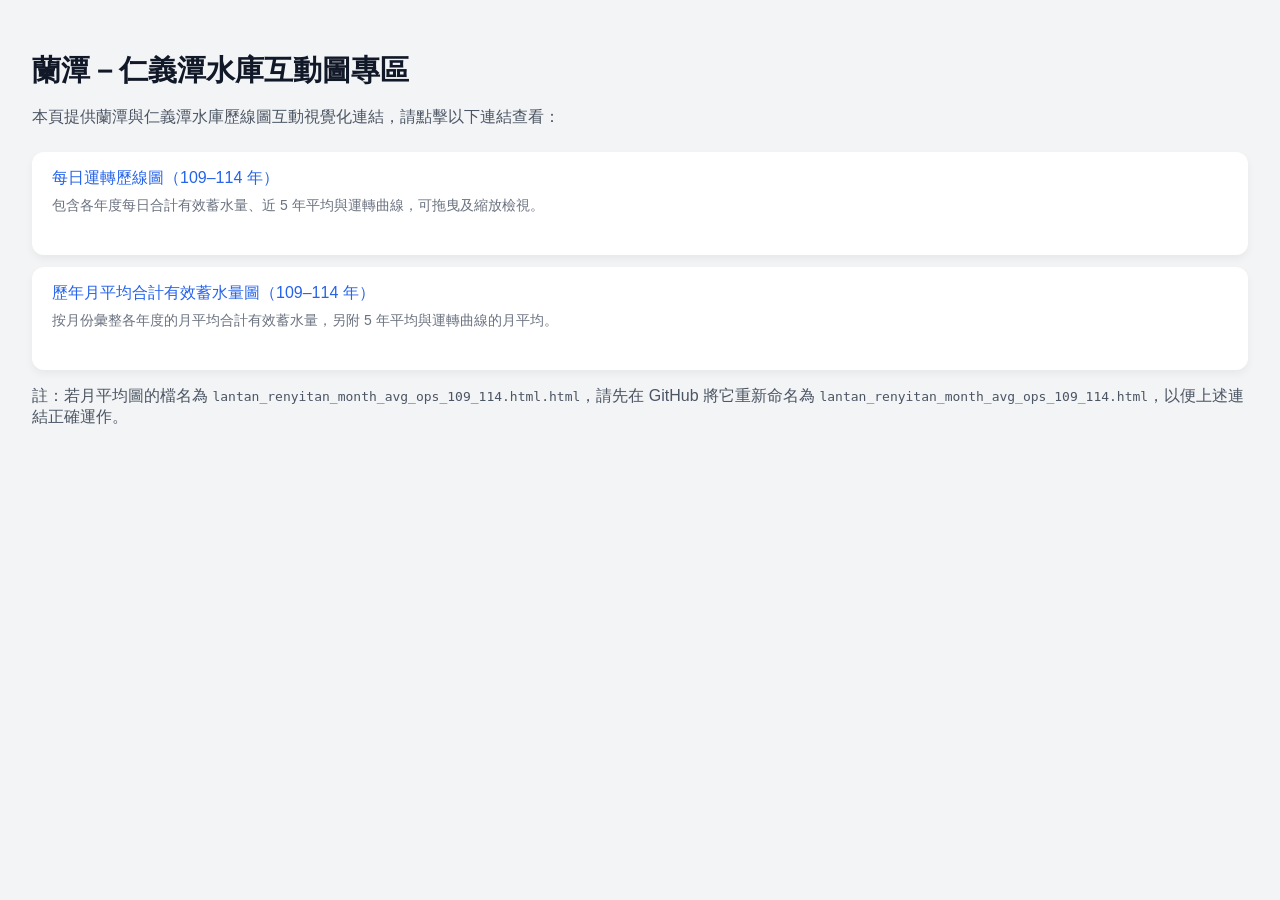
==== index.html @ 64cfe5d0 "Add files via upload" ====
<!DOCTYPE html>
<html lang="zh-Hant">
<head>
  <meta charset="utf-8">
  <title>蘭潭－仁義潭水庫互動圖專區</title>
  <meta name="viewport" content="width=device-width, initial-scale=1">
  <style>
    body {
      font-family: -apple-system, BlinkMacSystemFont, "Segoe UI", "Noto Sans TC", sans-serif;
      margin: 0;
      padding: 2rem;
      background: #f3f4f6;
      color: #111827;
    }
    h1 {
      font-size: 1.8rem;
      margin-bottom: 1rem;
    }
    p {
      margin-bottom: 1.5rem;
      color: #4b5563;
    }
    ul {
      list-style-type: none;
      padding-left: 0;
    }
    li {
      margin-bottom: 0.75rem;
      background: #ffffff;
      border-radius: 12px;
      padding: 1rem 1.25rem;
      box-shadow: 0 4px 8px rgba(0,0,0,0.05);
    }
    li a {
      display: block;
      font-size: 1rem;
      color: #2563eb;
      text-decoration: none;
    }
    li a:hover {
      text-decoration: underline;
    }
  </style>
</head>
<body>
  <h1>蘭潭－仁義潭水庫互動圖專區</h1>
  <p>本頁提供蘭潭與仁義潭水庫歷線圖互動視覺化連結，請點擊以下連結查看：</p>
  <ul>
    <li>
      <a href="charts/lantan_renyitan_daily_ops_109_114_zoom.html">每日運轉歷線圖（109–114&nbsp;年）</a>
      <p style="margin-top:0.5rem; color:#6b7280; font-size:0.875rem;">包含各年度每日合計有效蓄水量、近 5 年平均與運轉曲線，可拖曳及縮放檢視。</p>
    </li>
    <li>
      <a href="charts/lantan_renyitan_month_avg_ops_109_114.html">歷年月平均合計有效蓄水量圖（109–114&nbsp;年）</a>
      <p style="margin-top:0.5rem; color:#6b7280; font-size:0.875rem;">按月份彙整各年度的月平均合計有效蓄水量，另附 5 年平均與運轉曲線的月平均。</p>
    </li>
  </ul>
  <p>註：若月平均圖的檔名為 <code>lantan_renyitan_month_avg_ops_109_114.html.html</code>，請先在 GitHub 將它重新命名為 <code>lantan_renyitan_month_avg_ops_109_114.html</code>，以便上述連結正確運作。</p>
</body>
</html>
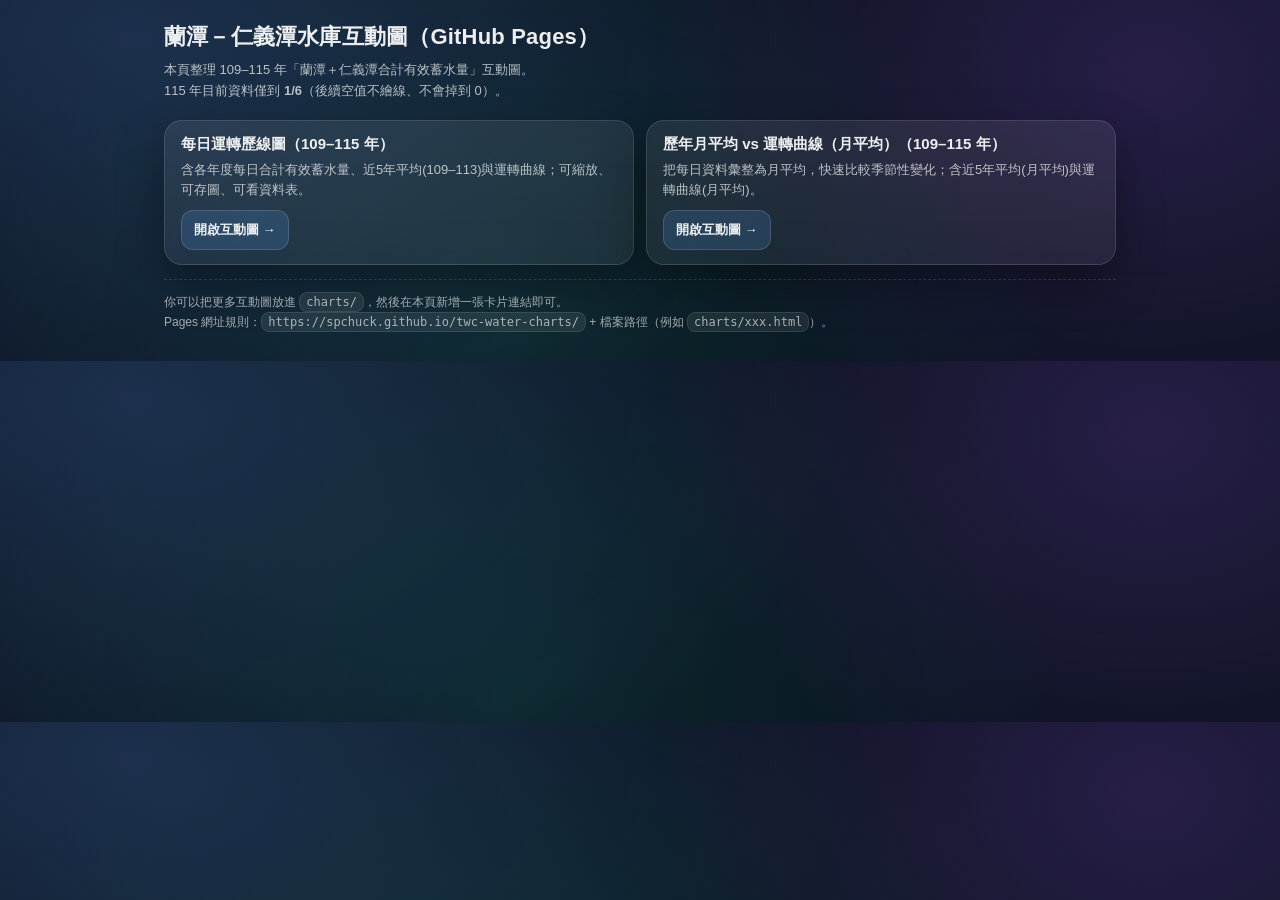
==== commit cbffb6d4: "Update title and styles in index.html" ====
--- a/index.html
+++ b/index.html
@@ -2,59 +2,92 @@
 <html lang="zh-Hant">
 <head>
   <meta charset="utf-8">
-  <title>蘭潭－仁義潭水庫互動圖專區</title>
+  <title>台水互動水情圖｜蘭潭－仁義潭</title>
   <meta name="viewport" content="width=device-width, initial-scale=1">
   <style>
+    :root {
+      --bg: #0b1220;
+      --card: rgba(255,255,255,0.06);
+      --card2: rgba(255,255,255,0.08);
+      --text: rgba(255,255,255,0.92);
+      --muted: rgba(255,255,255,0.70);
+      --border: rgba(255,255,255,0.12);
+    }
+    * { box-sizing: border-box; }
     body {
-      font-family: -apple-system, BlinkMacSystemFont, "Segoe UI", "Noto Sans TC", sans-serif;
       margin: 0;
-      padding: 2rem;
-      background: #f3f4f6;
-      color: #111827;
+      font-family: -apple-system, BlinkMacSystemFont, "Segoe UI", "Noto Sans TC", "PingFang TC", "Microsoft JhengHei", Arial, sans-serif;
+      background: radial-gradient(1200px 800px at 10% 10%, rgba(96,165,250,0.20), transparent 60%),
+                  radial-gradient(900px 700px at 90% 20%, rgba(168,85,247,0.18), transparent 55%),
+                  radial-gradient(900px 700px at 40% 90%, rgba(16,185,129,0.12), transparent 60%),
+                  var(--bg);
+      color: var(--text);
     }
-    h1 {
-      font-size: 1.8rem;
-      margin-bottom: 1rem;
+    .wrap { max-width: 980px; margin: 0 auto; padding: 22px 14px 28px; }
+    h1 { margin: 0 0 8px; font-size: 22px; font-weight: 800; letter-spacing: .2px; }
+    .sub { margin: 0 0 18px; color: var(--muted); font-size: 13px; line-height: 1.6; }
+    .grid { display: grid; grid-template-columns: 1fr; gap: 12px; }
+    @media (min-width: 880px) { .grid { grid-template-columns: 1fr 1fr; } }
+    .card {
+      background: linear-gradient(180deg, var(--card2), var(--card));
+      border: 1px solid var(--border);
+      border-radius: 18px;
+      padding: 14px 16px;
+      box-shadow: 0 18px 45px rgba(0,0,0,0.35);
     }
-    p {
-      margin-bottom: 1.5rem;
-      color: #4b5563;
+    .title { font-size: 15px; font-weight: 750; margin: 0 0 6px; }
+    .desc { margin: 0 0 10px; font-size: 13px; color: var(--muted); line-height: 1.55; }
+    .btn {
+      display: inline-flex; align-items: center; gap: 8px;
+      padding: 10px 12px;
+      border-radius: 12px;
+      border: 1px solid rgba(255,255,255,0.14);
+      background: rgba(96,165,250,0.16);
+      color: rgba(255,255,255,0.92);
+      text-decoration: none;
+      font-weight: 650;
+      font-size: 13px;
     }
-    ul {
-      list-style-type: none;
-      padding-left: 0;
+    .btn:hover { background: rgba(96,165,250,0.24); }
+    .meta {
+      margin-top: 14px; font-size: 12px; color: rgba(255,255,255,0.62); line-height: 1.7;
+      border-top: 1px dashed rgba(255,255,255,0.14);
+      padding-top: 12px;
     }
-    li {
-      margin-bottom: 0.75rem;
-      background: #ffffff;
-      border-radius: 12px;
-      padding: 1rem 1.25rem;
-      box-shadow: 0 4px 8px rgba(0,0,0,0.05);
-    }
-    li a {
-      display: block;
-      font-size: 1rem;
-      color: #2563eb;
-      text-decoration: none;
-    }
-    li a:hover {
-      text-decoration: underline;
+    code {
+      background: rgba(255,255,255,0.08);
+      padding: 2px 6px;
+      border-radius: 8px;
+      border: 1px solid rgba(255,255,255,0.10);
     }
   </style>
 </head>
 <body>
-  <h1>蘭潭－仁義潭水庫互動圖專區</h1>
-  <p>本頁提供蘭潭與仁義潭水庫歷線圖互動視覺化連結，請點擊以下連結查看：</p>
-  <ul>
-    <li>
-      <a href="charts/lantan_renyitan_daily_ops_109_114_zoom.html">每日運轉歷線圖（109–114&nbsp;年）</a>
-      <p style="margin-top:0.5rem; color:#6b7280; font-size:0.875rem;">包含各年度每日合計有效蓄水量、近 5 年平均與運轉曲線，可拖曳及縮放檢視。</p>
-    </li>
-    <li>
-      <a href="charts/lantan_renyitan_month_avg_ops_109_114.html">歷年月平均合計有效蓄水量圖（109–114&nbsp;年）</a>
-      <p style="margin-top:0.5rem; color:#6b7280; font-size:0.875rem;">按月份彙整各年度的月平均合計有效蓄水量，另附 5 年平均與運轉曲線的月平均。</p>
-    </li>
-  </ul>
-  <p>註：若月平均圖的檔名為 <code>lantan_renyitan_month_avg_ops_109_114.html.html</code>，請先在 GitHub 將它重新命名為 <code>lantan_renyitan_month_avg_ops_109_114.html</code>，以便上述連結正確運作。</p>
+  <div class="wrap">
+    <h1>蘭潭－仁義潭水庫互動圖（GitHub Pages）</h1>
+    <p class="sub">
+      本頁整理 109–115 年「蘭潭＋仁義潭合計有效蓄水量」互動圖。<br>
+      115 年目前資料僅到 <b>1/6</b>（後續空值不繪線、不會掉到 0）。
+    </p>
+
+    <div class="grid">
+      <div class="card">
+        <div class="title">每日運轉歷線圖（109–115 年）</div>
+        <p class="desc">含各年度每日合計有效蓄水量、近5年平均(109–113)與運轉曲線；可縮放、可存圖、可看資料表。</p>
+        <a class="btn" href="charts/lantan_renyitan_daily_ops_109_115_zoom.html" target="_blank">開啟互動圖 →</a>
+      </div>
+
+      <div class="card">
+        <div class="title">歷年月平均 vs 運轉曲線（月平均）（109–115 年）</div>
+        <p class="desc">把每日資料彙整為月平均，快速比較季節性變化；含近5年平均(月平均)與運轉曲線(月平均)。</p>
+        <a class="btn" href="charts/lantan_renyitan_month_avg_ops_109_115.html" target="_blank">開啟互動圖 →</a>
+      </div>
+    </div>
+
+    <div class="meta">
+      你可以把更多互動圖放進 <code>charts/</code>，然後在本頁新增一張卡片連結即可。<br>
+      Pages 網址規則：<code>https://spchuck.github.io/twc-water-charts/</code> + 檔案路徑（例如 <code>charts/xxx.html</code>）。
+    </div>
+  </div>
 </body>
 </html>
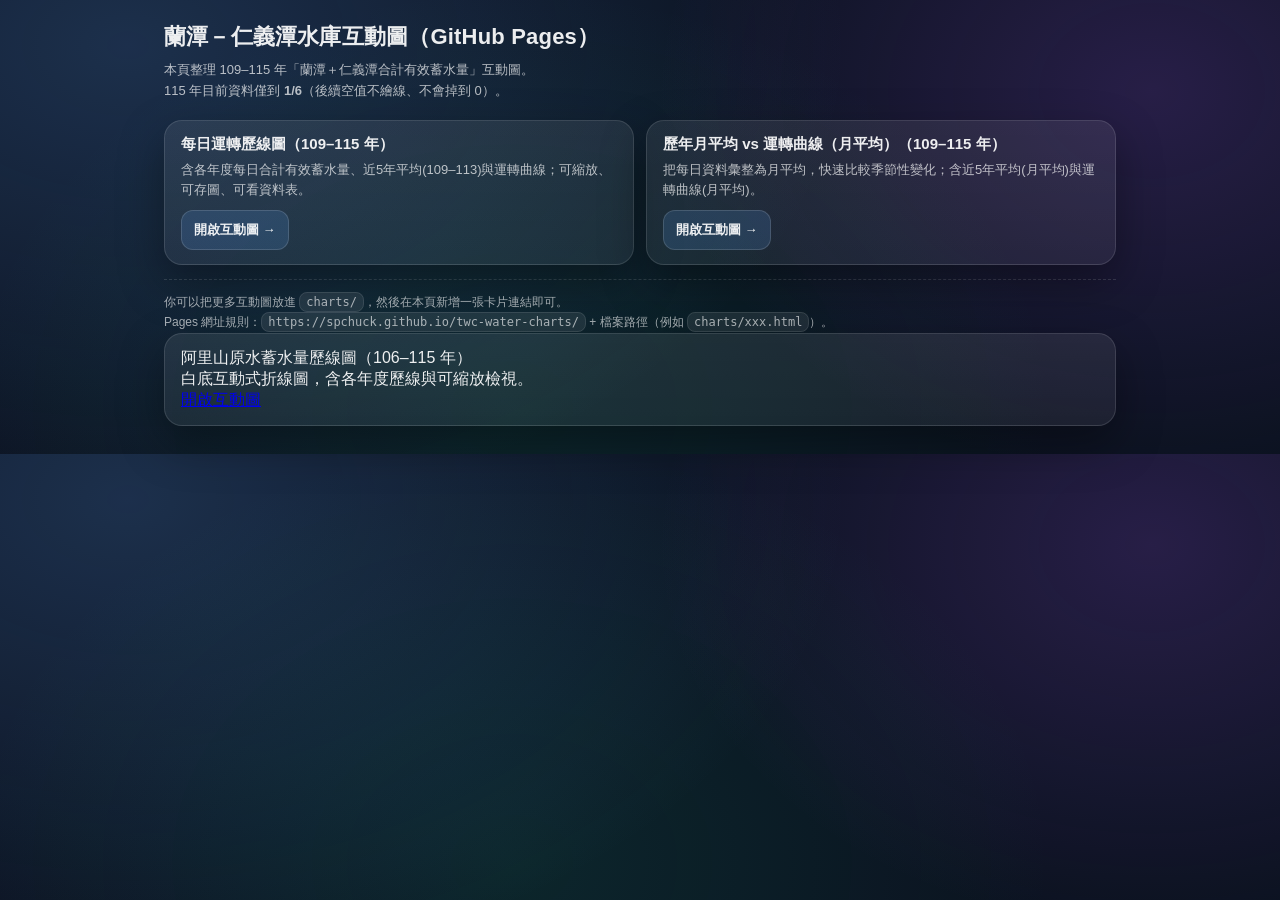
==== commit 21ce91ea: "Update index.html" ====
--- a/index.html
+++ b/index.html
@@ -88,6 +88,16 @@
       你可以把更多互動圖放進 <code>charts/</code>，然後在本頁新增一張卡片連結即可。<br>
       Pages 網址規則：<code>https://spchuck.github.io/twc-water-charts/</code> + 檔案路徑（例如 <code>charts/xxx.html</code>）。
     </div>
+    <div class="card">
+  <div class="card-title">阿里山原水蓄水量歷線圖（106–115 年）</div>
+  <div class="card-desc">白底互動式折線圖，含各年度歷線與可縮放檢視。</div>
+  <div class="card-link">
+    <a href="charts/alishan_rawwater_storage_106_115_white.html" target="_blank">
+      開啟互動圖
+    </a>
+  </div>
+</div>
+
   </div>
 </body>
 </html>
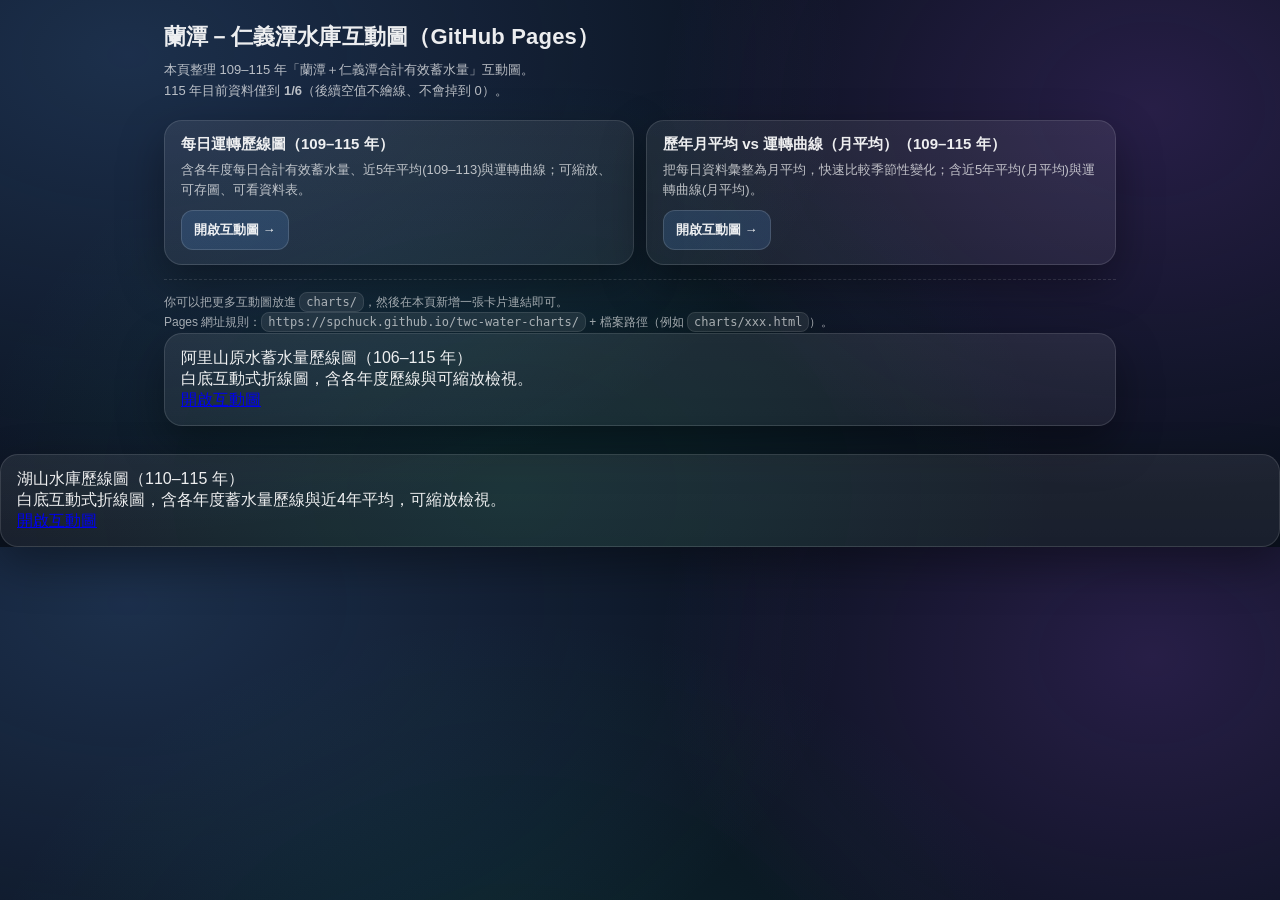
==== commit 66837948: "Update index.html" ====
--- a/index.html
+++ b/index.html
@@ -101,3 +101,12 @@
   </div>
 </body>
 </html>
+<div class="card">
+  <div class="card-title">湖山水庫歷線圖（110–115 年）</div>
+  <div class="card-desc">白底互動式折線圖，含各年度蓄水量歷線與近4年平均，可縮放檢視。</div>
+  <div class="card-link">
+    <a href="charts/hushan_reservoir_storage_110_115_white.html" target="_blank">
+      開啟互動圖
+    </a>
+  </div>
+</div>
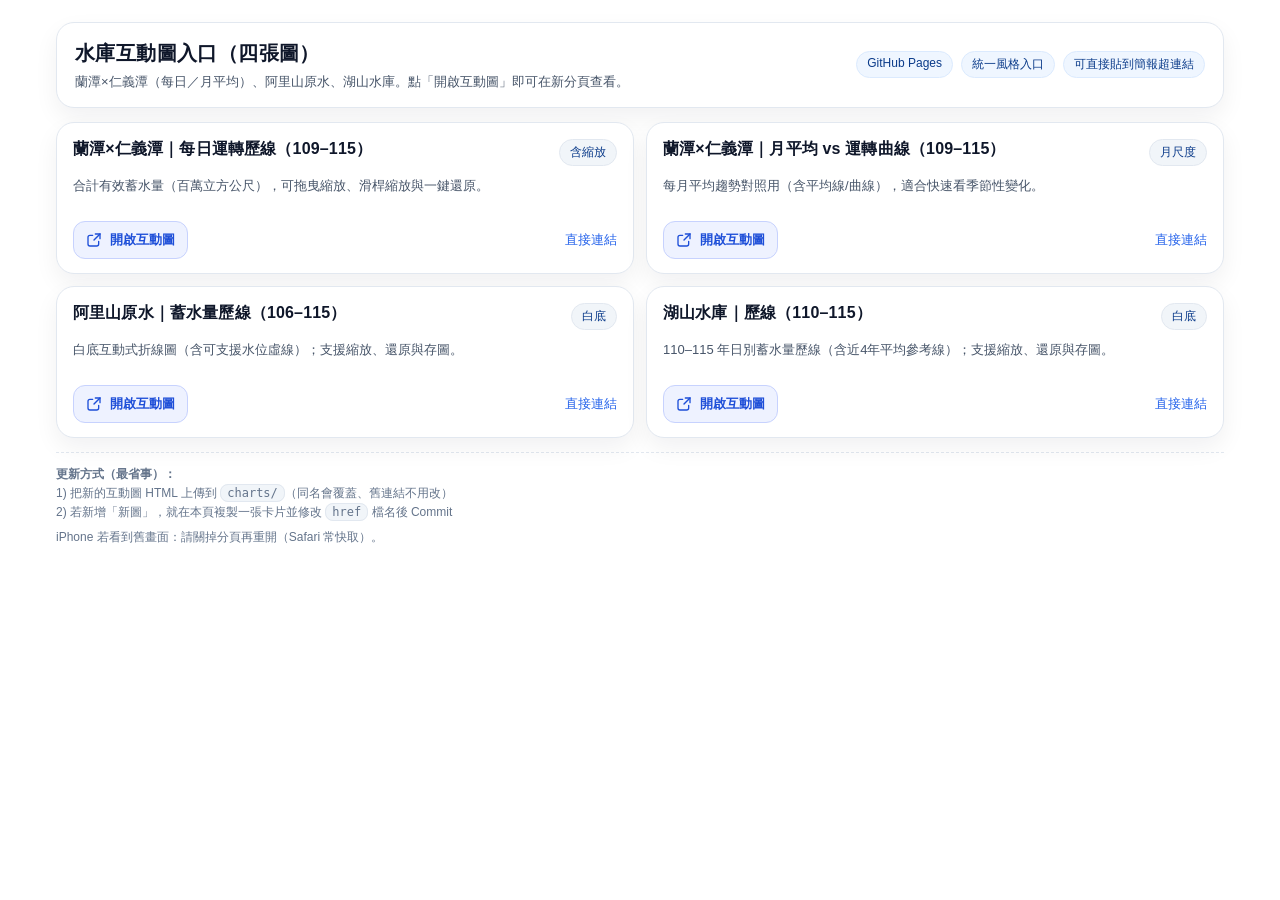
==== commit 5099734a: "Update index.html" ====
--- a/index.html
+++ b/index.html
@@ -1,112 +1,304 @@
-<!DOCTYPE html>
+<!doctype html>
 <html lang="zh-Hant">
 <head>
-  <meta charset="utf-8">
-  <title>台水互動水情圖｜蘭潭－仁義潭</title>
-  <meta name="viewport" content="width=device-width, initial-scale=1">
+  <meta charset="utf-8" />
+  <meta name="viewport" content="width=device-width, initial-scale=1" />
+  <title>水庫互動圖入口｜蘭潭×仁義潭・阿里山原水・湖山</title>
   <style>
-    :root {
-      --bg: #0b1220;
-      --card: rgba(255,255,255,0.06);
-      --card2: rgba(255,255,255,0.08);
-      --text: rgba(255,255,255,0.92);
-      --muted: rgba(255,255,255,0.70);
-      --border: rgba(255,255,255,0.12);
-    }
-    * { box-sizing: border-box; }
-    body {
-      margin: 0;
-      font-family: -apple-system, BlinkMacSystemFont, "Segoe UI", "Noto Sans TC", "PingFang TC", "Microsoft JhengHei", Arial, sans-serif;
-      background: radial-gradient(1200px 800px at 10% 10%, rgba(96,165,250,0.20), transparent 60%),
-                  radial-gradient(900px 700px at 90% 20%, rgba(168,85,247,0.18), transparent 55%),
-                  radial-gradient(900px 700px at 40% 90%, rgba(16,185,129,0.12), transparent 60%),
-                  var(--bg);
+    :root{
+      --bg: #ffffff;
+      --panel: #ffffff;
+      --text: #0f172a;
+      --sub: #475569;
+      --muted: #64748b;
+      --border: #e2e8f0;
+      --shadow: 0 10px 24px rgba(15,23,42,.06);
+      --blue: #2563eb;
+      --blue2:#1d4ed8;
+      --chip-bg:#eff6ff;
+      --chip-br:#dbeafe;
+    }
+    *{ box-sizing: border-box; }
+    body{
+      margin:0;
+      background: var(--bg);
+      font-family: -apple-system, BlinkMacSystemFont, "Segoe UI", "Noto Sans TC", "PingFang TC", "Heiti TC", sans-serif;
       color: var(--text);
     }
-    .wrap { max-width: 980px; margin: 0 auto; padding: 22px 14px 28px; }
-    h1 { margin: 0 0 8px; font-size: 22px; font-weight: 800; letter-spacing: .2px; }
-    .sub { margin: 0 0 18px; color: var(--muted); font-size: 13px; line-height: 1.6; }
-    .grid { display: grid; grid-template-columns: 1fr; gap: 12px; }
-    @media (min-width: 880px) { .grid { grid-template-columns: 1fr 1fr; } }
-    .card {
-      background: linear-gradient(180deg, var(--card2), var(--card));
+    .wrap{
+      max-width: 1200px;
+      margin: 0 auto;
+      padding: 22px 16px 34px;
+    }
+    .hero{
       border: 1px solid var(--border);
       border-radius: 18px;
-      padding: 14px 16px;
-      box-shadow: 0 18px 45px rgba(0,0,0,0.35);
-    }
-    .title { font-size: 15px; font-weight: 750; margin: 0 0 6px; }
-    .desc { margin: 0 0 10px; font-size: 13px; color: var(--muted); line-height: 1.55; }
-    .btn {
-      display: inline-flex; align-items: center; gap: 8px;
-      padding: 10px 12px;
+      background: var(--panel);
+      box-shadow: var(--shadow);
+      padding: 18px 18px 14px;
+      margin-bottom: 14px;
+    }
+    .title-row{
+      display:flex;
+      align-items:flex-start;
+      justify-content:space-between;
+      gap:12px;
+      flex-wrap:wrap;
+    }
+    h1{
+      margin:0;
+      font-size: 20px;
+      letter-spacing:.02em;
+      line-height: 1.25;
+    }
+    .subtitle{
+      margin: 6px 0 0 0;
+      color: var(--sub);
+      font-size: 13px;
+      line-height: 1.6;
+    }
+    .chips{
+      display:flex;
+      flex-wrap:wrap;
+      gap:8px;
+      margin-top: 10px;
+    }
+    .chip{
+      font-size: 12px;
+      color: #0b3b8a;
+      background: var(--chip-bg);
+      border: 1px solid var(--chip-br);
+      border-radius: 999px;
+      padding: 4px 10px;
+      white-space: nowrap;
+    }
+
+    .grid{
+      display:grid;
+      grid-template-columns: repeat(2, minmax(0, 1fr));
+      gap: 12px;
+      margin-top: 12px;
+    }
+    @media (max-width: 860px){
+      .grid{ grid-template-columns: 1fr; }
+    }
+
+    .card{
+      border: 1px solid var(--border);
+      border-radius: 18px;
+      background: var(--panel);
+      box-shadow: var(--shadow);
+      padding: 16px 16px 14px;
+      display:flex;
+      flex-direction:column;
+      gap:10px;
+      min-height: 152px;
+    }
+    .card-head{
+      display:flex;
+      align-items:flex-start;
+      justify-content:space-between;
+      gap: 12px;
+    }
+    .card-title{
+      font-size: 16px;
+      font-weight: 650;
+      letter-spacing:.01em;
+      margin:0;
+      line-height:1.25;
+    }
+    .badge{
+      font-size: 12px;
+      color: #0b3b8a;
+      background: #f1f5f9;
+      border: 1px solid var(--border);
+      border-radius: 999px;
+      padding: 4px 10px;
+      white-space: nowrap;
+    }
+    .card-desc{
+      margin:0;
+      color: var(--sub);
+      font-size: 13px;
+      line-height: 1.6;
+    }
+    .links{
+      display:flex;
+      align-items:center;
+      justify-content:space-between;
+      gap:10px;
+      flex-wrap:wrap;
+      margin-top:auto;
+    }
+    .btn{
+      display:inline-flex;
+      align-items:center;
+      gap:8px;
+      padding: 9px 12px;
       border-radius: 12px;
-      border: 1px solid rgba(255,255,255,0.14);
-      background: rgba(96,165,250,0.16);
-      color: rgba(255,255,255,0.92);
-      text-decoration: none;
+      border: 1px solid #c7d2fe;
+      background: #eef2ff;
+      color: var(--blue2);
+      text-decoration:none;
       font-weight: 650;
       font-size: 13px;
-    }
-    .btn:hover { background: rgba(96,165,250,0.24); }
-    .meta {
-      margin-top: 14px; font-size: 12px; color: rgba(255,255,255,0.62); line-height: 1.7;
-      border-top: 1px dashed rgba(255,255,255,0.14);
+      transition: transform .06s ease, background .12s ease;
+    }
+    .btn:hover{ background:#e0e7ff; }
+    .btn:active{ transform: translateY(1px); }
+    .small-link{
+      color: var(--blue);
+      text-decoration: none;
+      font-size: 13px;
+    }
+    .small-link:hover{ text-decoration: underline; }
+
+    .footer{
+      margin-top: 14px;
+      border-top: 1px dashed var(--border);
       padding-top: 12px;
-    }
-    code {
-      background: rgba(255,255,255,0.08);
-      padding: 2px 6px;
+      color: var(--muted);
+      font-size: 12px;
+      line-height: 1.6;
+    }
+    code{
+      background:#f1f5f9;
+      border:1px solid #e2e8f0;
+      padding: 1px 6px;
       border-radius: 8px;
-      border: 1px solid rgba(255,255,255,0.10);
+    }
+    .icon{
+      width: 16px;
+      height: 16px;
+      display:inline-block;
     }
   </style>
 </head>
+
 <body>
   <div class="wrap">
-    <h1>蘭潭－仁義潭水庫互動圖（GitHub Pages）</h1>
-    <p class="sub">
-      本頁整理 109–115 年「蘭潭＋仁義潭合計有效蓄水量」互動圖。<br>
-      115 年目前資料僅到 <b>1/6</b>（後續空值不繪線、不會掉到 0）。
-    </p>
-
-    <div class="grid">
-      <div class="card">
-        <div class="title">每日運轉歷線圖（109–115 年）</div>
-        <p class="desc">含各年度每日合計有效蓄水量、近5年平均(109–113)與運轉曲線；可縮放、可存圖、可看資料表。</p>
-        <a class="btn" href="charts/lantan_renyitan_daily_ops_109_115_zoom.html" target="_blank">開啟互動圖 →</a>
-      </div>
-
-      <div class="card">
-        <div class="title">歷年月平均 vs 運轉曲線（月平均）（109–115 年）</div>
-        <p class="desc">把每日資料彙整為月平均，快速比較季節性變化；含近5年平均(月平均)與運轉曲線(月平均)。</p>
-        <a class="btn" href="charts/lantan_renyitan_month_avg_ops_109_115.html" target="_blank">開啟互動圖 →</a>
+    <div class="hero">
+      <div class="title-row">
+        <div>
+          <h1>水庫互動圖入口（四張圖）</h1>
+          <p class="subtitle">
+            蘭潭×仁義潭（每日／月平均）、阿里山原水、湖山水庫。點「開啟互動圖」即可在新分頁查看。
+          </p>
+        </div>
+        <div class="chips">
+          <span class="chip">GitHub Pages</span>
+          <span class="chip">統一風格入口</span>
+          <span class="chip">可直接貼到簡報超連結</span>
+        </div>
       </div>
     </div>
 
-    <div class="meta">
-      你可以把更多互動圖放進 <code>charts/</code>，然後在本頁新增一張卡片連結即可。<br>
-      Pages 網址規則：<code>https://spchuck.github.io/twc-water-charts/</code> + 檔案路徑（例如 <code>charts/xxx.html</code>）。
+    <div class="grid">
+
+      <!-- 1) 蘭潭×仁義潭：每日歷線（109–115） -->
+      <section class="card">
+        <div class="card-head">
+          <h2 class="card-title">蘭潭×仁義潭｜每日運轉歷線（109–115）</h2>
+          <span class="badge">含縮放</span>
+        </div>
+        <p class="card-desc">
+          合計有效蓄水量（百萬立方公尺），可拖曳縮放、滑桿縮放與一鍵還原。
+        </p>
+        <div class="links">
+          <a class="btn" href="charts/lantan_renyitan_daily_ops_109_115_zoom.html" target="_blank" rel="noopener">
+            <svg class="icon" viewBox="0 0 24 24" fill="none">
+              <path d="M14 3h7v7" stroke="currentColor" stroke-width="2" stroke-linecap="round"/>
+              <path d="M21 3l-9 9" stroke="currentColor" stroke-width="2" stroke-linecap="round"/>
+              <path d="M10 5H6a3 3 0 0 0-3 3v10a3 3 0 0 0 3 3h10a3 3 0 0 0 3-3v-4" stroke="currentColor" stroke-width="2" stroke-linecap="round"/>
+            </svg>
+            開啟互動圖
+          </a>
+          <a class="small-link" href="charts/lantan_renyitan_daily_ops_109_115_zoom.html" target="_blank" rel="noopener">
+            直接連結
+          </a>
+        </div>
+      </section>
+
+      <!-- 2) 蘭潭×仁義潭：月平均 vs 運轉曲線（109–115） -->
+      <section class="card">
+        <div class="card-head">
+          <h2 class="card-title">蘭潭×仁義潭｜月平均 vs 運轉曲線（109–115）</h2>
+          <span class="badge">月尺度</span>
+        </div>
+        <p class="card-desc">
+          每月平均趨勢對照用（含平均線/曲線），適合快速看季節性變化。
+        </p>
+        <div class="links">
+          <a class="btn" href="charts/lantan_renyitan_month_avg_ops_109_115.html" target="_blank" rel="noopener">
+            <svg class="icon" viewBox="0 0 24 24" fill="none">
+              <path d="M14 3h7v7" stroke="currentColor" stroke-width="2" stroke-linecap="round"/>
+              <path d="M21 3l-9 9" stroke="currentColor" stroke-width="2" stroke-linecap="round"/>
+              <path d="M10 5H6a3 3 0 0 0-3 3v10a3 3 0 0 0 3 3h10a3 3 0 0 0 3-3v-4" stroke="currentColor" stroke-width="2" stroke-linecap="round"/>
+            </svg>
+            開啟互動圖
+          </a>
+          <a class="small-link" href="charts/lantan_renyitan_month_avg_ops_109_115.html" target="_blank" rel="noopener">
+            直接連結
+          </a>
+        </div>
+      </section>
+
+      <!-- 3) 阿里山原水：106–115 -->
+      <section class="card">
+        <div class="card-head">
+          <h2 class="card-title">阿里山原水｜蓄水量歷線（106–115）</h2>
+          <span class="badge">白底</span>
+        </div>
+        <p class="card-desc">
+          白底互動式折線圖（含可支援水位虛線）；支援縮放、還原與存圖。
+        </p>
+        <div class="links">
+          <a class="btn" href="charts/alishan_rawwater_storage_106_115_white.html" target="_blank" rel="noopener">
+            <svg class="icon" viewBox="0 0 24 24" fill="none">
+              <path d="M14 3h7v7" stroke="currentColor" stroke-width="2" stroke-linecap="round"/>
+              <path d="M21 3l-9 9" stroke="currentColor" stroke-width="2" stroke-linecap="round"/>
+              <path d="M10 5H6a3 3 0 0 0-3 3v10a3 3 0 0 0 3 3h10a3 3 0 0 0 3-3v-4" stroke="currentColor" stroke-width="2" stroke-linecap="round"/>
+            </svg>
+            開啟互動圖
+          </a>
+          <a class="small-link" href="charts/alishan_rawwater_storage_106_115_white.html" target="_blank" rel="noopener">
+            直接連結
+          </a>
+        </div>
+      </section>
+
+      <!-- 4) 湖山水庫：110–115 -->
+      <section class="card">
+        <div class="card-head">
+          <h2 class="card-title">湖山水庫｜歷線（110–115）</h2>
+          <span class="badge">白底</span>
+        </div>
+        <p class="card-desc">
+          110–115 年日別蓄水量歷線（含近4年平均參考線）；支援縮放、還原與存圖。
+        </p>
+        <div class="links">
+          <a class="btn" href="charts/hushan_reservoir_storage_110_115_white.html" target="_blank" rel="noopener">
+            <svg class="icon" viewBox="0 0 24 24" fill="none">
+              <path d="M14 3h7v7" stroke="currentColor" stroke-width="2" stroke-linecap="round"/>
+              <path d="M21 3l-9 9" stroke="currentColor" stroke-width="2" stroke-linecap="round"/>
+              <path d="M10 5H6a3 3 0 0 0-3 3v10a3 3 0 0 0 3 3h10a3 3 0 0 0 3-3v-4" stroke="currentColor" stroke-width="2" stroke-linecap="round"/>
+            </svg>
+            開啟互動圖
+          </a>
+          <a class="small-link" href="charts/hushan_reservoir_storage_110_115_white.html" target="_blank" rel="noopener">
+            直接連結
+          </a>
+        </div>
+      </section>
+
     </div>
-    <div class="card">
-  <div class="card-title">阿里山原水蓄水量歷線圖（106–115 年）</div>
-  <div class="card-desc">白底互動式折線圖，含各年度歷線與可縮放檢視。</div>
-  <div class="card-link">
-    <a href="charts/alishan_rawwater_storage_106_115_white.html" target="_blank">
-      開啟互動圖
-    </a>
-  </div>
-</div>
-
+
+    <div class="footer">
+      <div><b>更新方式（最省事）：</b></div>
+      <div>1) 把新的互動圖 HTML 上傳到 <code>charts/</code>（同名會覆蓋、舊連結不用改）</div>
+      <div>2) 若新增「新圖」，就在本頁複製一張卡片並修改 <code>href</code> 檔名後 Commit</div>
+      <div style="margin-top:6px;">iPhone 若看到舊畫面：請關掉分頁再重開（Safari 常快取）。</div>
+    </div>
   </div>
 </body>
 </html>
-<div class="card">
-  <div class="card-title">湖山水庫歷線圖（110–115 年）</div>
-  <div class="card-desc">白底互動式折線圖，含各年度蓄水量歷線與近4年平均，可縮放檢視。</div>
-  <div class="card-link">
-    <a href="charts/hushan_reservoir_storage_110_115_white.html" target="_blank">
-      開啟互動圖
-    </a>
-  </div>
-</div>
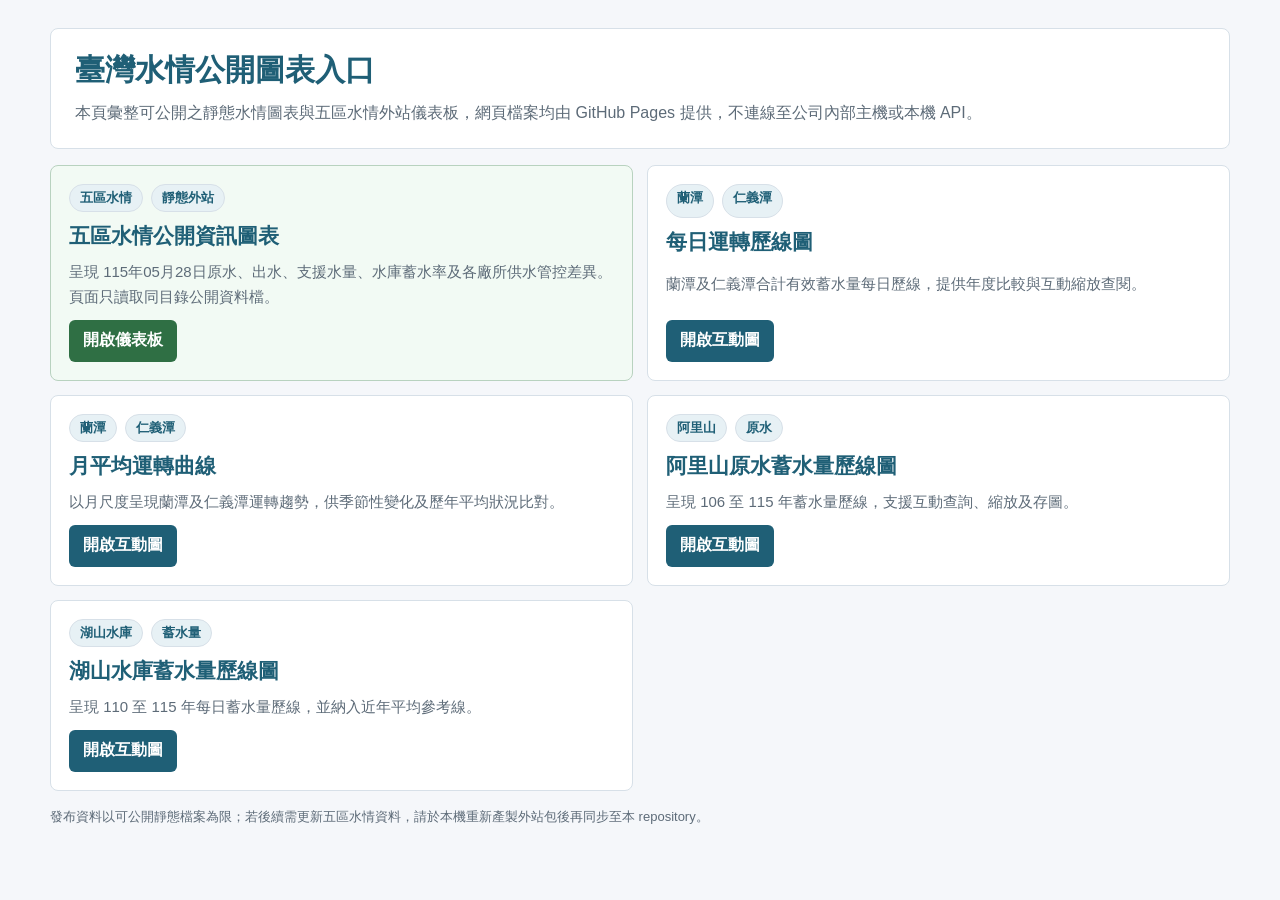
==== commit 8293f116: "Publish fifth branch public water dashboard" ====
--- a/index.html
+++ b/index.html
@@ -1,304 +1,235 @@
 <!doctype html>
-<html lang="zh-Hant">
-<head>
-  <meta charset="utf-8" />
-  <meta name="viewport" content="width=device-width, initial-scale=1" />
-  <title>水庫互動圖入口｜蘭潭×仁義潭・阿里山原水・湖山</title>
-  <style>
-    :root{
-      --bg: #ffffff;
-      --panel: #ffffff;
-      --text: #0f172a;
-      --sub: #475569;
-      --muted: #64748b;
-      --border: #e2e8f0;
-      --shadow: 0 10px 24px rgba(15,23,42,.06);
-      --blue: #2563eb;
-      --blue2:#1d4ed8;
-      --chip-bg:#eff6ff;
-      --chip-br:#dbeafe;
-    }
-    *{ box-sizing: border-box; }
-    body{
-      margin:0;
-      background: var(--bg);
-      font-family: -apple-system, BlinkMacSystemFont, "Segoe UI", "Noto Sans TC", "PingFang TC", "Heiti TC", sans-serif;
-      color: var(--text);
-    }
-    .wrap{
-      max-width: 1200px;
-      margin: 0 auto;
-      padding: 22px 16px 34px;
-    }
-    .hero{
-      border: 1px solid var(--border);
-      border-radius: 18px;
-      background: var(--panel);
-      box-shadow: var(--shadow);
-      padding: 18px 18px 14px;
-      margin-bottom: 14px;
-    }
-    .title-row{
-      display:flex;
-      align-items:flex-start;
-      justify-content:space-between;
-      gap:12px;
-      flex-wrap:wrap;
-    }
-    h1{
-      margin:0;
-      font-size: 20px;
-      letter-spacing:.02em;
-      line-height: 1.25;
-    }
-    .subtitle{
-      margin: 6px 0 0 0;
-      color: var(--sub);
-      font-size: 13px;
-      line-height: 1.6;
-    }
-    .chips{
-      display:flex;
-      flex-wrap:wrap;
-      gap:8px;
-      margin-top: 10px;
-    }
-    .chip{
-      font-size: 12px;
-      color: #0b3b8a;
-      background: var(--chip-bg);
-      border: 1px solid var(--chip-br);
-      border-radius: 999px;
-      padding: 4px 10px;
-      white-space: nowrap;
-    }
-
-    .grid{
-      display:grid;
-      grid-template-columns: repeat(2, minmax(0, 1fr));
-      gap: 12px;
-      margin-top: 12px;
-    }
-    @media (max-width: 860px){
-      .grid{ grid-template-columns: 1fr; }
-    }
-
-    .card{
-      border: 1px solid var(--border);
-      border-radius: 18px;
-      background: var(--panel);
-      box-shadow: var(--shadow);
-      padding: 16px 16px 14px;
-      display:flex;
-      flex-direction:column;
-      gap:10px;
-      min-height: 152px;
-    }
-    .card-head{
-      display:flex;
-      align-items:flex-start;
-      justify-content:space-between;
-      gap: 12px;
-    }
-    .card-title{
-      font-size: 16px;
-      font-weight: 650;
-      letter-spacing:.01em;
-      margin:0;
-      line-height:1.25;
-    }
-    .badge{
-      font-size: 12px;
-      color: #0b3b8a;
-      background: #f1f5f9;
-      border: 1px solid var(--border);
-      border-radius: 999px;
-      padding: 4px 10px;
-      white-space: nowrap;
-    }
-    .card-desc{
-      margin:0;
-      color: var(--sub);
-      font-size: 13px;
-      line-height: 1.6;
-    }
-    .links{
-      display:flex;
-      align-items:center;
-      justify-content:space-between;
-      gap:10px;
-      flex-wrap:wrap;
-      margin-top:auto;
-    }
-    .btn{
-      display:inline-flex;
-      align-items:center;
-      gap:8px;
-      padding: 9px 12px;
-      border-radius: 12px;
-      border: 1px solid #c7d2fe;
-      background: #eef2ff;
-      color: var(--blue2);
-      text-decoration:none;
-      font-weight: 650;
-      font-size: 13px;
-      transition: transform .06s ease, background .12s ease;
-    }
-    .btn:hover{ background:#e0e7ff; }
-    .btn:active{ transform: translateY(1px); }
-    .small-link{
-      color: var(--blue);
-      text-decoration: none;
-      font-size: 13px;
-    }
-    .small-link:hover{ text-decoration: underline; }
-
-    .footer{
-      margin-top: 14px;
-      border-top: 1px dashed var(--border);
-      padding-top: 12px;
-      color: var(--muted);
-      font-size: 12px;
-      line-height: 1.6;
-    }
-    code{
-      background:#f1f5f9;
-      border:1px solid #e2e8f0;
-      padding: 1px 6px;
-      border-radius: 8px;
-    }
-    .icon{
-      width: 16px;
-      height: 16px;
-      display:inline-block;
-    }
-  </style>
-</head>
-
-<body>
-  <div class="wrap">
-    <div class="hero">
-      <div class="title-row">
-        <div>
-          <h1>水庫互動圖入口（四張圖）</h1>
-          <p class="subtitle">
-            蘭潭×仁義潭（每日／月平均）、阿里山原水、湖山水庫。點「開啟互動圖」即可在新分頁查看。
-          </p>
-        </div>
-        <div class="chips">
-          <span class="chip">GitHub Pages</span>
-          <span class="chip">統一風格入口</span>
-          <span class="chip">可直接貼到簡報超連結</span>
-        </div>
-      </div>
-    </div>
-
-    <div class="grid">
-
-      <!-- 1) 蘭潭×仁義潭：每日歷線（109–115） -->
-      <section class="card">
-        <div class="card-head">
-          <h2 class="card-title">蘭潭×仁義潭｜每日運轉歷線（109–115）</h2>
-          <span class="badge">含縮放</span>
-        </div>
-        <p class="card-desc">
-          合計有效蓄水量（百萬立方公尺），可拖曳縮放、滑桿縮放與一鍵還原。
-        </p>
-        <div class="links">
-          <a class="btn" href="charts/lantan_renyitan_daily_ops_109_115_zoom.html" target="_blank" rel="noopener">
-            <svg class="icon" viewBox="0 0 24 24" fill="none">
-              <path d="M14 3h7v7" stroke="currentColor" stroke-width="2" stroke-linecap="round"/>
-              <path d="M21 3l-9 9" stroke="currentColor" stroke-width="2" stroke-linecap="round"/>
-              <path d="M10 5H6a3 3 0 0 0-3 3v10a3 3 0 0 0 3 3h10a3 3 0 0 0 3-3v-4" stroke="currentColor" stroke-width="2" stroke-linecap="round"/>
-            </svg>
-            開啟互動圖
-          </a>
-          <a class="small-link" href="charts/lantan_renyitan_daily_ops_109_115_zoom.html" target="_blank" rel="noopener">
-            直接連結
-          </a>
-        </div>
+<html lang="zh-Hant-TW">
+  <head>
+    <meta charset="utf-8" />
+    <meta name="viewport" content="width=device-width, initial-scale=1" />
+    <title>臺灣水情公開圖表入口</title>
+    <style>
+      :root {
+        color-scheme: light;
+        --bg: #f5f7fa;
+        --panel: #ffffff;
+        --ink: #17212b;
+        --muted: #5d6b78;
+        --line: #d7e0e8;
+        --primary: #1f5f76;
+        --primary-soft: #e7f1f5;
+        --accent: #2f6f44;
+      }
+
+      * {
+        box-sizing: border-box;
+      }
+
+      body {
+        margin: 0;
+        background: var(--bg);
+        color: var(--ink);
+        font-family: "Microsoft JhengHei", "Noto Sans TC", Arial, sans-serif;
+        letter-spacing: 0;
+      }
+
+      .shell {
+        width: min(1180px, calc(100vw - 32px));
+        margin: 0 auto;
+        padding: 28px 0 44px;
+      }
+
+      header {
+        border: 1px solid var(--line);
+        border-radius: 8px;
+        background: var(--panel);
+        padding: 22px 24px;
+      }
+
+      h1 {
+        margin: 0;
+        color: var(--primary);
+        font-size: 30px;
+        line-height: 1.25;
+      }
+
+      .lead {
+        margin: 10px 0 0;
+        color: var(--muted);
+        font-size: 16px;
+        line-height: 1.7;
+      }
+
+      .grid {
+        display: grid;
+        grid-template-columns: repeat(2, minmax(0, 1fr));
+        gap: 14px;
+        margin-top: 16px;
+      }
+
+      .card {
+        display: grid;
+        gap: 10px;
+        min-height: 180px;
+        border: 1px solid var(--line);
+        border-radius: 8px;
+        background: var(--panel);
+        padding: 18px;
+      }
+
+      .card.primary {
+        border-color: #b8d2bf;
+        background: #f2faf4;
+      }
+
+      .card h2 {
+        margin: 0;
+        color: var(--primary);
+        font-size: 21px;
+        line-height: 1.35;
+      }
+
+      .card p {
+        margin: 0;
+        color: var(--muted);
+        font-size: 15px;
+        line-height: 1.65;
+      }
+
+      .tag-row {
+        display: flex;
+        flex-wrap: wrap;
+        gap: 8px;
+      }
+
+      .tag {
+        border: 1px solid var(--line);
+        border-radius: 999px;
+        background: var(--primary-soft);
+        color: var(--primary);
+        font-size: 13px;
+        font-weight: 800;
+        padding: 4px 10px;
+      }
+
+      .actions {
+        display: flex;
+        align-items: center;
+        gap: 10px;
+        margin-top: auto;
+      }
+
+      a.button {
+        display: inline-flex;
+        min-height: 42px;
+        align-items: center;
+        justify-content: center;
+        border-radius: 6px;
+        background: var(--primary);
+        color: #ffffff;
+        font-weight: 900;
+        text-decoration: none;
+        padding: 9px 14px;
+      }
+
+      .primary a.button {
+        background: var(--accent);
+      }
+
+      footer {
+        margin-top: 16px;
+        color: var(--muted);
+        font-size: 13px;
+        line-height: 1.6;
+      }
+
+      @media (max-width: 760px) {
+        .shell {
+          width: min(100vw - 18px, 1180px);
+          padding-top: 14px;
+        }
+
+        .grid {
+          grid-template-columns: 1fr;
+        }
+
+        header,
+        .card {
+          padding: 16px;
+        }
+
+        h1 {
+          font-size: 25px;
+        }
+      }
+    </style>
+  </head>
+  <body>
+    <main class="shell">
+      <header>
+        <h1>臺灣水情公開圖表入口</h1>
+        <p class="lead">本頁彙整可公開之靜態水情圖表與五區水情外站儀表板，網頁檔案均由 GitHub Pages 提供，不連線至公司內部主機或本機 API。</p>
+      </header>
+
+      <section class="grid" aria-label="公開圖表清單">
+        <article class="card primary">
+          <div class="tag-row">
+            <span class="tag">五區水情</span>
+            <span class="tag">靜態外站</span>
+          </div>
+          <h2>五區水情公開資訊圖表</h2>
+          <p>呈現 115年05月28日原水、出水、支援水量、水庫蓄水率及各廠所供水管控差異。頁面只讀取同目錄公開資料檔。</p>
+          <div class="actions">
+            <a class="button" href="five-district-water-status/">開啟儀表板</a>
+          </div>
+        </article>
+
+        <article class="card">
+          <div class="tag-row">
+            <span class="tag">蘭潭</span>
+            <span class="tag">仁義潭</span>
+          </div>
+          <h2>每日運轉歷線圖</h2>
+          <p>蘭潭及仁義潭合計有效蓄水量每日歷線，提供年度比較與互動縮放查閱。</p>
+          <div class="actions">
+            <a class="button" href="charts/lantan_renyitan_daily_ops_109_115_zoom.html">開啟互動圖</a>
+          </div>
+        </article>
+
+        <article class="card">
+          <div class="tag-row">
+            <span class="tag">蘭潭</span>
+            <span class="tag">仁義潭</span>
+          </div>
+          <h2>月平均運轉曲線</h2>
+          <p>以月尺度呈現蘭潭及仁義潭運轉趨勢，供季節性變化及歷年平均狀況比對。</p>
+          <div class="actions">
+            <a class="button" href="charts/lantan_renyitan_month_avg_ops_109_115.html">開啟互動圖</a>
+          </div>
+        </article>
+
+        <article class="card">
+          <div class="tag-row">
+            <span class="tag">阿里山</span>
+            <span class="tag">原水</span>
+          </div>
+          <h2>阿里山原水蓄水量歷線圖</h2>
+          <p>呈現 106 至 115 年蓄水量歷線，支援互動查詢、縮放及存圖。</p>
+          <div class="actions">
+            <a class="button" href="charts/alishan_rawwater_storage_106_115_white.html">開啟互動圖</a>
+          </div>
+        </article>
+
+        <article class="card">
+          <div class="tag-row">
+            <span class="tag">湖山水庫</span>
+            <span class="tag">蓄水量</span>
+          </div>
+          <h2>湖山水庫蓄水量歷線圖</h2>
+          <p>呈現 110 至 115 年每日蓄水量歷線，並納入近年平均參考線。</p>
+          <div class="actions">
+            <a class="button" href="charts/hushan_reservoir_storage_110_115_white.html">開啟互動圖</a>
+          </div>
+        </article>
       </section>
 
-      <!-- 2) 蘭潭×仁義潭：月平均 vs 運轉曲線（109–115） -->
-      <section class="card">
-        <div class="card-head">
-          <h2 class="card-title">蘭潭×仁義潭｜月平均 vs 運轉曲線（109–115）</h2>
-          <span class="badge">月尺度</span>
-        </div>
-        <p class="card-desc">
-          每月平均趨勢對照用（含平均線/曲線），適合快速看季節性變化。
-        </p>
-        <div class="links">
-          <a class="btn" href="charts/lantan_renyitan_month_avg_ops_109_115.html" target="_blank" rel="noopener">
-            <svg class="icon" viewBox="0 0 24 24" fill="none">
-              <path d="M14 3h7v7" stroke="currentColor" stroke-width="2" stroke-linecap="round"/>
-              <path d="M21 3l-9 9" stroke="currentColor" stroke-width="2" stroke-linecap="round"/>
-              <path d="M10 5H6a3 3 0 0 0-3 3v10a3 3 0 0 0 3 3h10a3 3 0 0 0 3-3v-4" stroke="currentColor" stroke-width="2" stroke-linecap="round"/>
-            </svg>
-            開啟互動圖
-          </a>
-          <a class="small-link" href="charts/lantan_renyitan_month_avg_ops_109_115.html" target="_blank" rel="noopener">
-            直接連結
-          </a>
-        </div>
-      </section>
-
-      <!-- 3) 阿里山原水：106–115 -->
-      <section class="card">
-        <div class="card-head">
-          <h2 class="card-title">阿里山原水｜蓄水量歷線（106–115）</h2>
-          <span class="badge">白底</span>
-        </div>
-        <p class="card-desc">
-          白底互動式折線圖（含可支援水位虛線）；支援縮放、還原與存圖。
-        </p>
-        <div class="links">
-          <a class="btn" href="charts/alishan_rawwater_storage_106_115_white.html" target="_blank" rel="noopener">
-            <svg class="icon" viewBox="0 0 24 24" fill="none">
-              <path d="M14 3h7v7" stroke="currentColor" stroke-width="2" stroke-linecap="round"/>
-              <path d="M21 3l-9 9" stroke="currentColor" stroke-width="2" stroke-linecap="round"/>
-              <path d="M10 5H6a3 3 0 0 0-3 3v10a3 3 0 0 0 3 3h10a3 3 0 0 0 3-3v-4" stroke="currentColor" stroke-width="2" stroke-linecap="round"/>
-            </svg>
-            開啟互動圖
-          </a>
-          <a class="small-link" href="charts/alishan_rawwater_storage_106_115_white.html" target="_blank" rel="noopener">
-            直接連結
-          </a>
-        </div>
-      </section>
-
-      <!-- 4) 湖山水庫：110–115 -->
-      <section class="card">
-        <div class="card-head">
-          <h2 class="card-title">湖山水庫｜歷線（110–115）</h2>
-          <span class="badge">白底</span>
-        </div>
-        <p class="card-desc">
-          110–115 年日別蓄水量歷線（含近4年平均參考線）；支援縮放、還原與存圖。
-        </p>
-        <div class="links">
-          <a class="btn" href="charts/hushan_reservoir_storage_110_115_white.html" target="_blank" rel="noopener">
-            <svg class="icon" viewBox="0 0 24 24" fill="none">
-              <path d="M14 3h7v7" stroke="currentColor" stroke-width="2" stroke-linecap="round"/>
-              <path d="M21 3l-9 9" stroke="currentColor" stroke-width="2" stroke-linecap="round"/>
-              <path d="M10 5H6a3 3 0 0 0-3 3v10a3 3 0 0 0 3 3h10a3 3 0 0 0 3-3v-4" stroke="currentColor" stroke-width="2" stroke-linecap="round"/>
-            </svg>
-            開啟互動圖
-          </a>
-          <a class="small-link" href="charts/hushan_reservoir_storage_110_115_white.html" target="_blank" rel="noopener">
-            直接連結
-          </a>
-        </div>
-      </section>
-
-    </div>
-
-    <div class="footer">
-      <div><b>更新方式（最省事）：</b></div>
-      <div>1) 把新的互動圖 HTML 上傳到 <code>charts/</code>（同名會覆蓋、舊連結不用改）</div>
-      <div>2) 若新增「新圖」，就在本頁複製一張卡片並修改 <code>href</code> 檔名後 Commit</div>
-      <div style="margin-top:6px;">iPhone 若看到舊畫面：請關掉分頁再重開（Safari 常快取）。</div>
-    </div>
-  </div>
-</body>
+      <footer>發布資料以可公開靜態檔案為限；若後續需更新五區水情資料，請於本機重新產製外站包後再同步至本 repository。</footer>
+    </main>
+  </body>
 </html>
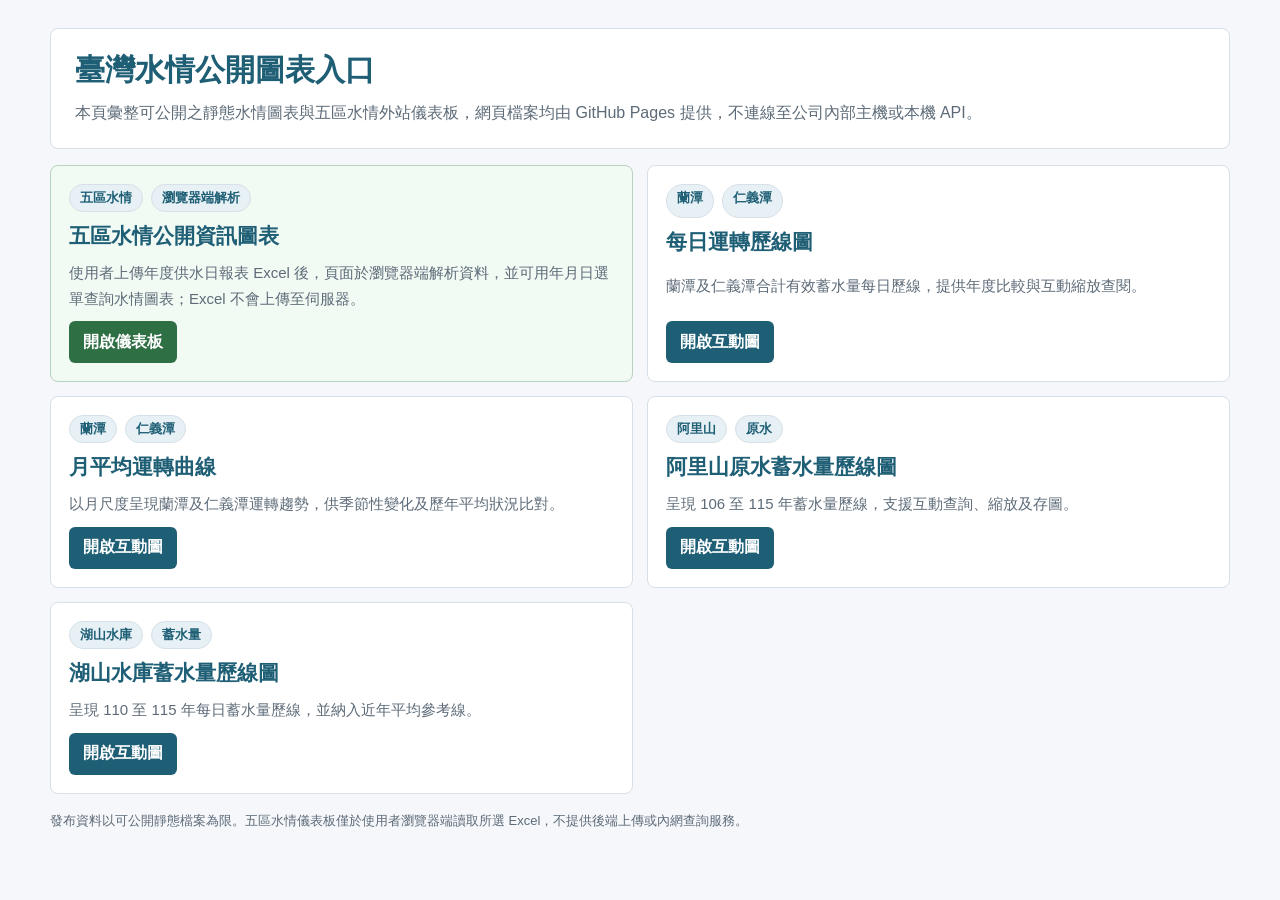
==== commit 0134d5bf: "Update landing page for upload workflow" ====
--- a/index.html
+++ b/index.html
@@ -35,10 +35,14 @@
         padding: 28px 0 44px;
       }
 
-      header {
+      header,
+      .card {
         border: 1px solid var(--line);
         border-radius: 8px;
         background: var(--panel);
+      }
+
+      header {
         padding: 22px 24px;
       }
 
@@ -49,11 +53,16 @@
         line-height: 1.25;
       }
 
+      .lead,
+      .card p,
+      footer {
+        color: var(--muted);
+        line-height: 1.7;
+      }
+
       .lead {
         margin: 10px 0 0;
-        color: var(--muted);
         font-size: 16px;
-        line-height: 1.7;
       }
 
       .grid {
@@ -67,9 +76,6 @@
         display: grid;
         gap: 10px;
         min-height: 180px;
-        border: 1px solid var(--line);
-        border-radius: 8px;
-        background: var(--panel);
         padding: 18px;
       }
 
@@ -87,9 +93,7 @@
 
       .card p {
         margin: 0;
-        color: var(--muted);
         font-size: 15px;
-        line-height: 1.65;
       }
 
       .tag-row {
@@ -134,9 +138,7 @@
 
       footer {
         margin-top: 16px;
-        color: var(--muted);
         font-size: 13px;
-        line-height: 1.6;
       }
 
       @media (max-width: 760px) {
@@ -171,10 +173,10 @@
         <article class="card primary">
           <div class="tag-row">
             <span class="tag">五區水情</span>
-            <span class="tag">靜態外站</span>
+            <span class="tag">瀏覽器端解析</span>
           </div>
           <h2>五區水情公開資訊圖表</h2>
-          <p>呈現 115年05月28日原水、出水、支援水量、水庫蓄水率及各廠所供水管控差異。頁面只讀取同目錄公開資料檔。</p>
+          <p>使用者上傳年度供水日報表 Excel 後，頁面於瀏覽器端解析資料，並可用年月日選單查詢水情圖表；Excel 不會上傳至伺服器。</p>
           <div class="actions">
             <a class="button" href="five-district-water-status/">開啟儀表板</a>
           </div>
@@ -229,7 +231,7 @@
         </article>
       </section>
 
-      <footer>發布資料以可公開靜態檔案為限；若後續需更新五區水情資料，請於本機重新產製外站包後再同步至本 repository。</footer>
+      <footer>發布資料以可公開靜態檔案為限。五區水情儀表板僅於使用者瀏覽器端讀取所選 Excel，不提供後端上傳或內網查詢服務。</footer>
     </main>
   </body>
 </html>
